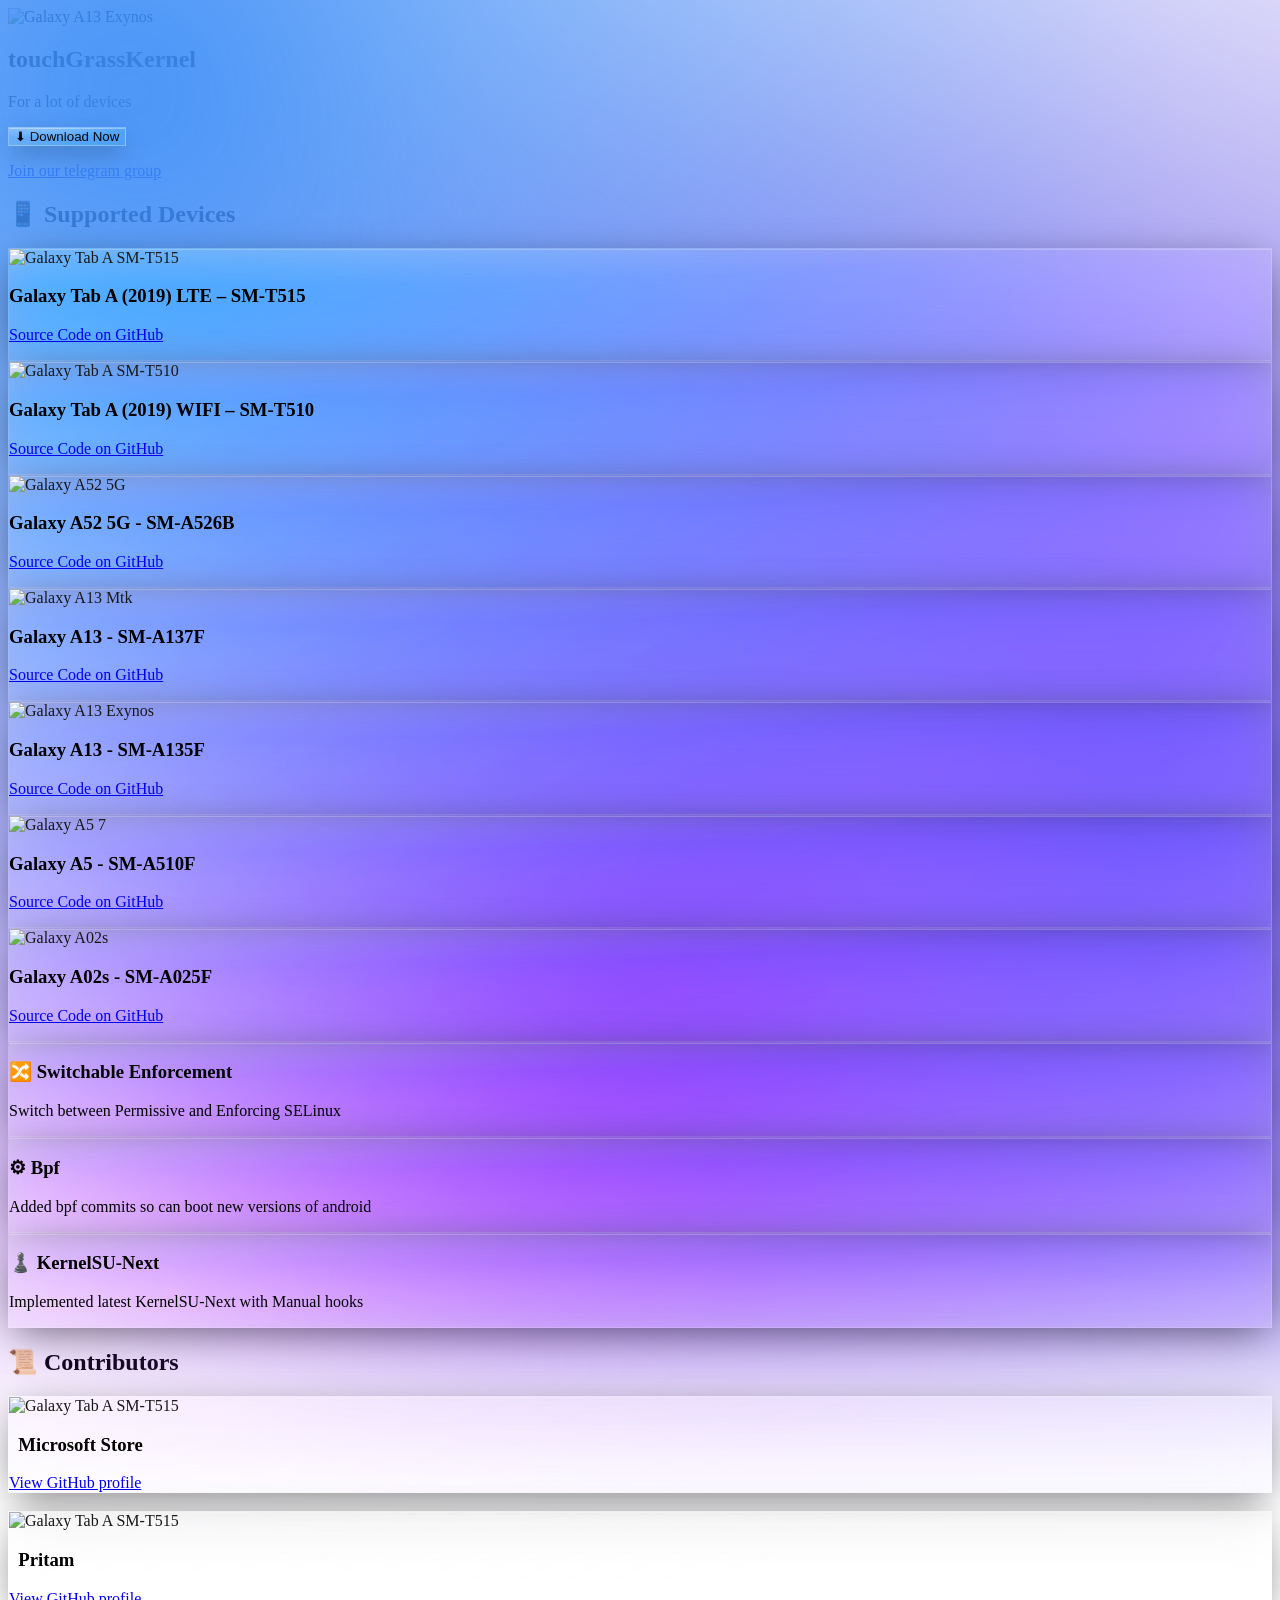
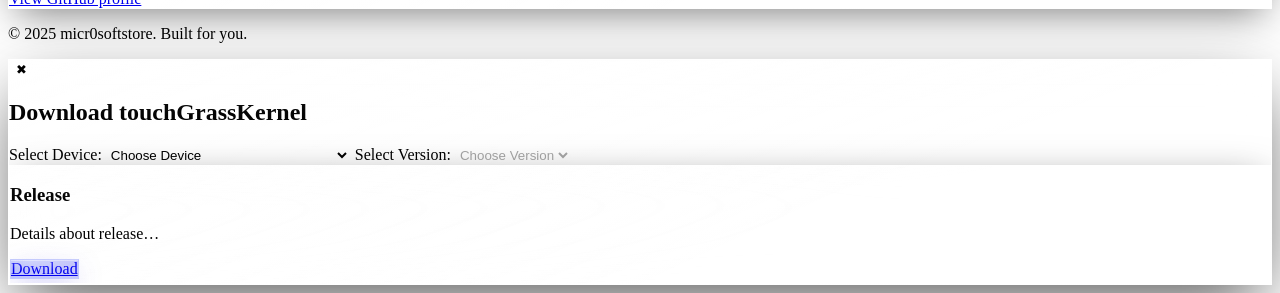
==== index.html @ ae54fcd3 "Rename tdk/index.html to index.html" ====
<!DOCTYPE html>
<html lang="en">
<head>
  <meta charset="UTF-8" />
  <meta name="viewport" content="width=device-width, initial-scale=1.0" />
  <title>TouchDirtKernel</title>
  <meta content="TouchDirt Custom Kernel" property="og:title" />
  <meta content="Not affiliated with TGK." property="og:description" />
  <meta content="https://danithesillyfem.github.io/tdk" property="og:url" />
  <meta content="https://danithesillyfem.github.io/tdk/logo.png" property="og:image" />
  <meta content="#43B581" data-react-helmet="true" name="theme-color" />
  <script src="https://cdn.tailwindcss.com"></script>
  <style>
  .animated-bg {
    position: absolute;
    width: 200%;
    height: 200%;
    top: -50%;
    left: -50%;
    background: radial-gradient(circle at 30% 30%, #3e8ef7, transparent 50%),
                radial-gradient(circle at 70% 70%, #6c5ce7, transparent 50%),
                radial-gradient(circle at 50% 80%, #9333ea, transparent 50%);
    animation: moveGradient 15s infinite linear;
    filter: blur(80px);
    z-index: 0;
  }

  @keyframes moveGradient {
    0%   { transform: translate(0, 0) rotate(0deg); }
    50%  { transform: translate(20%, 20%) rotate(180deg); }
    100% { transform: translate(0, 0) rotate(360deg); }
  }
    body.modal-open {
      overflow: hidden;
    }

    /* Liquid glass */
    .glass {
      position: relative;
      background: linear-gradient(155deg, rgba(255,255,255,0.10), rgba(255,255,255,0.03) 60%);
      backdrop-filter: blur(22px) saturate(160%);
      -webkit-backdrop-filter: blur(22px) saturate(160%);
      border: 1px solid rgba(255,255,255,0.14);
      box-shadow:
        0 10px 40px -8px rgba(0,0,0,0.55),
        inset 0 1px 0 rgba(255,255,255,0.22),
        inset 0 -1px 12px rgba(255,255,255,0.03);
      overflow: hidden;
      transition: transform 0.35s cubic-bezier(.2,.8,.2,1), box-shadow 0.35s ease, border-color 0.35s ease, background 0.35s ease;
    }
    .glass::before {
      content: "";
      position: absolute;
      inset: 0;
      background: radial-gradient(120% 80% at 15% -10%, rgba(255,255,255,0.16), transparent 55%);
      pointer-events: none;
    }
    .glass:hover {
      transform: translateY(-3px);
      border-color: rgba(255,255,255,0.24);
      box-shadow:
        0 16px 50px -8px rgba(0,0,0,0.6),
        inset 0 1px 0 rgba(255,255,255,0.3),
        inset 0 -1px 12px rgba(255,255,255,0.05);
    }

    .glass-modal {
      position: relative;
      background: linear-gradient(160deg, rgba(255,255,255,0.12), rgba(255,255,255,0.04) 65%);
      backdrop-filter: blur(28px) saturate(180%);
      -webkit-backdrop-filter: blur(28px) saturate(180%);
      border: 1px solid rgba(255,255,255,0.18);
      box-shadow:
        0 24px 70px -12px rgba(0,0,0,0.7),
        inset 0 1px 0 rgba(255,255,255,0.25),
        inset 0 -1px 16px rgba(255,255,255,0.04);
      overflow: hidden;
    }
    .glass-modal::before {
      content: "";
      position: absolute;
      inset: 0;
      background: radial-gradient(140% 70% at 20% -10%, rgba(255,255,255,0.18), transparent 55%);
      pointer-events: none;
    }

    .glass-select {
      background: rgba(255,255,255,0.06);
      backdrop-filter: blur(10px) saturate(150%);
      -webkit-backdrop-filter: blur(10px) saturate(150%);
      border: 1px solid rgba(255,255,255,0.16);
      box-shadow: inset 0 1px 0 rgba(255,255,255,0.1);
      transition: border-color 0.25s ease, background 0.25s ease;
    }
    .glass-select:focus {
      outline: none;
      border-color: rgba(255,255,255,0.4);
      background: rgba(255,255,255,0.09);
    }
    .glass-select option {
      background-color: #14141c;
      color: #f3f4f6;
    }

    .glass-button {
      position: relative;
      background: linear-gradient(155deg, rgba(255,255,255,0.18), rgba(255,255,255,0.06));
      backdrop-filter: blur(16px) saturate(160%);
      -webkit-backdrop-filter: blur(16px) saturate(160%);
      border: 1px solid rgba(255,255,255,0.28);
      box-shadow:
        0 8px 24px -6px rgba(0,0,0,0.5),
        inset 0 1px 0 rgba(255,255,255,0.35);
      overflow: hidden;
      transition: transform 0.3s cubic-bezier(.2,.8,.2,1), box-shadow 0.3s ease, background 0.3s ease;
    }
    .glass-button::before {
      content: "";
      position: absolute;
      inset: 0;
      background: radial-gradient(120% 100% at 30% 0%, rgba(255,255,255,0.25), transparent 60%);
      pointer-events: none;
    }
    .glass-button:hover {
      transform: translateY(-2px) scale(1.02);
      background: linear-gradient(155deg, rgba(255,255,255,0.24), rgba(255,255,255,0.08));
      box-shadow:
        0 12px 32px -6px rgba(0,0,0,0.55),
        inset 0 1px 0 rgba(255,255,255,0.45);
    }
    .glass-button:active {
      transform: translateY(0) scale(0.98);
    }

    .glass-button-accent {
      position: relative;
      background: linear-gradient(155deg, rgba(129,140,248,0.55), rgba(99,102,241,0.35));
      backdrop-filter: blur(16px) saturate(160%);
      -webkit-backdrop-filter: blur(16px) saturate(160%);
      border: 1px solid rgba(199,210,254,0.4);
      box-shadow:
        0 10px 28px -6px rgba(79,70,229,0.55),
        inset 0 1px 0 rgba(255,255,255,0.4);
      overflow: hidden;
      display: inline-block;
      transition: transform 0.3s cubic-bezier(.2,.8,.2,1), box-shadow 0.3s ease, background 0.3s ease;
    }
    .glass-button-accent::before {
      content: "";
      position: absolute;
      inset: 0;
      background: radial-gradient(120% 100% at 30% 0%, rgba(255,255,255,0.3), transparent 60%);
      pointer-events: none;
    }
    .glass-button-accent:hover {
      transform: translateY(-2px) scale(1.02);
      background: linear-gradient(155deg, rgba(129,140,248,0.68), rgba(99,102,241,0.45));
      box-shadow:
        0 14px 34px -6px rgba(79,70,229,0.65),
        inset 0 1px 0 rgba(255,255,255,0.5);
    }

    .glass-close {
      background: rgba(255,255,255,0.08);
      backdrop-filter: blur(10px);
      -webkit-backdrop-filter: blur(10px);
      border: 1px solid rgba(255,255,255,0.16);
      transition: background 0.25s ease, transform 0.25s ease;
    }
    .glass-close:hover {
      background: rgba(255,255,255,0.16);
      transform: scale(1.08);
    }
  </style>
</head>
<body class="bg-gray-950 text-gray-100 font-sans relative">

  <!-- Ambient background glow that follows down the page so glass panels have color to refract -->
  <div class="fixed inset-0 -z-10 overflow-hidden pointer-events-none">
    <div class="absolute -top-40 -left-40 w-[36rem] h-[36rem] rounded-full bg-blue-600/25 blur-[120px]"></div>
    <div class="absolute top-1/3 -right-32 w-[30rem] h-[30rem] rounded-full bg-purple-600/25 blur-[120px]"></div>
    <div class="absolute bottom-0 left-1/4 w-[32rem] h-[32rem] rounded-full bg-indigo-500/20 blur-[120px]"></div>
  </div>

  <!-- Hero -->
<section class="relative min-h-screen flex flex-col justify-center items-center text-center overflow-hidden">
  <!-- Animated blobs background -->
  <div class="animated-bg"></div>
  <!-- Dark overlay -->
  <div class="absolute inset-0 bg-black/40 z-0"></div>
  <div class="absolute inset-0 bg-black/40 z-0"></div>
    <div class="relative z-10">
      <img src="https://micr0softstore.github.io/tgk/logo.png" alt="Galaxy A13 Exynos" class="mx-auto object-cover rounded-lg">
      <h1 class="text-5xl font-bold mb-4">touchGrassKernel</h1>
      <p class="text-xl mb-8">For a lot of devices</p>
      <button onclick="openModal()" class="glass-button px-8 py-4 text-gray-100 font-semibold rounded-2xl">
        ⬇ Download Now
      </button>
      <p class="mt-6">
        <a href="https://t.me/touchgrasskernel" class="text-indigo-400 hover:underline">Join our telegram group</a>
      </p>
    </div>
  </section>

  <!-- Supported Devices -->
  <section class="max-w-5xl mx-auto px-6 py-16 text-center">
    <h2 class="text-3xl font-bold mb-8">📱 Supported Devices</h2>
    <div class="grid md:grid-cols-2 gap-8">
      <div class="glass p-6 rounded-3xl flex items-center space-x-4">
        <img src="https://fdn2.gsmarena.com/vv/bigpic/samsung-galaxy-tab-a-101-2019.jpg" alt="Galaxy Tab A SM-T515" class="w-20 h-24 object-cover rounded-lg">
        <h3 class="text-lg font-semibold">Galaxy Tab A (2019) LTE – SM-T515</h3>
         <p class="mt-2">
      <a href="https://github.com/micr0softstore/android_linux_kernel_samsung_SM-T515" target="_blank" class="text-indigo-400 hover:underline">
        Source Code on GitHub
      </a>
    </p>
      </div>
      <div class="glass p-6 rounded-3xl flex items-center space-x-4">
        <img src="https://fdn2.gsmarena.com/vv/bigpic/samsung-galaxy-tab-a-101-2019.jpg" alt="Galaxy Tab A SM-T510" class="w-20 h-24 object-cover rounded-lg">
        <h3 class="text-lg font-semibold">Galaxy Tab A (2019) WIFI – SM-T510</h3>
         <p class="mt-2">
      <a href="https://github.com/micr0softstore/samsung_android_kernel_T510" target="_blank" class="text-indigo-400 hover:underline">
        Source Code on GitHub
      </a>
    </p>
      </div>
      <div class="glass p-6 rounded-3xl flex items-center space-x-4">
        <img src="https://xdaforums.com/data/xda/device/icon/13/1369.jpg?1615989979" alt="Galaxy A52 5G" class="w-20 h-24 object-cover rounded-lg">
        <h3 class="text-lg font-semibold">Galaxy A52 5G - SM-A526B</h3>
         <p class="mt-2">
      <a href="https://github.com/micr0softstore/samsung_andrid_kernel_a52xq" target="_blank" class="text-indigo-400 hover:underline">
        Source Code on GitHub
      </a>
    </p>
      </div>
      <div class="glass p-6 rounded-3xl flex items-center space-x-4">
        <img src="https://product.hstatic.net/200000823693/product/galaxya13_2b615446e46c42c99fbc9d6436ea7353.jp" alt="Galaxy A13 Mtk" class="w-20 h-24 object-cover rounded-lg">
        <h3 class="text-lg font-semibold">Galaxy A13 - SM-A137F</h3>
         <p class="mt-2">
      <a href="https://github.com/micr0softstore/samsung_kernel_a13ve" target="_blank" class="text-indigo-400 hover:underline">
        Source Code on GitHub
      </a>
    </p>
      </div>
      <div class="glass p-6 rounded-3xl flex items-center space-x-4">
        <img src="https://product.hstatic.net/200000823693/product/galaxya13_2b615446e46c42c99fbc9d6436ea7353.jpg" alt="Galaxy A13 Exynos" class="w-20 h-24 object-cover rounded-lg">
        <h3 class="text-lg font-semibold">Galaxy A13 - SM-A135F</h3>
         <p class="mt-2">
      <a href="https://github.com/micr0softstore/A135f-U-u5-SA" target="_blank" class="text-indigo-400 hover:underline">
        Source Code on GitHub
      </a>
    </p>
      </div>
      <div class="glass p-6 rounded-3xl flex items-center space-x-4">
        <img src="https://fdn2.gsmarena.com/vv/bigpic/samsung-galaxy-a5-2017-new.jpg" alt="Galaxy A5 7" class="w-20 h-24 object-cover rounded-lg">
        <h3 class="text-lg font-semibold">Galaxy A5 - SM-A510F</h3>
         <p class="mt-2">
      <a href="https://github.com/micr0softstore/android_kernel_samsung_universal7880_1" target="_blank" class="text-indigo-400 hover:underline">
        Source Code on GitHub
      </a>
    </p>
      </div>
       <div class="glass p-6 rounded-3xl flex items-center space-x-4">
        <img src="https://fdn2.gsmarena.com/vv/bigpic/samsung-galaxy-a02s-sm-a025-new.jpg" alt="Galaxy A02s" class="w-20 h-24 object-cover rounded-lg">
        <h3 class="text-lg font-semibold">Galaxy A02s - SM-A025F</h3>
         <p class="mt-2">
      <a href="https://github.com/micr0softstore/samsung_android_kernel_a02q" target="_blank" class="text-indigo-400 hover:underline">
        Source Code on GitHub
      </a>
    </p>
      </div>
    </div>
  </section>

  <!-- Features -->
  <section class="max-w-5xl mx-auto px-6 py-16 grid md:grid-cols-3 gap-8 text-center">
    <div class="glass p-6 rounded-3xl">
      <h3 class="text-xl font-semibold mb-2">🔀 Switchable Enforcement</h3>
      <p class="text-gray-400">Switch between Permissive and Enforcing SELinux</p>
    </div>
    <div class="glass p-6 rounded-3xl">
      <h3 class="text-xl font-semibold mb-2">⚙ Bpf</h3>
      <p class="text-gray-400">Added bpf commits so can boot new versions of android</p>
    </div>
    <div class="glass p-6 rounded-3xl">
      <h3 class="text-xl font-semibold mb-2">♟️ KernelSU-Next</h3>
      <p class="text-gray-400">Implemented latest KernelSU-Next with Manual hooks</p>
    </div>
  </section>

  <!-- Changelog -->
  <section class="max-w-4xl mx-auto px-6 py-16">
    <h2 class="text-3xl font-bold text-center mb-8">📜 Contributors</h2>
    <div class="space-y-4">
      <div class="glass p-6 rounded-3xl items-center flex">
        <img src="https://avatars.githubusercontent.com/u/196047120?v=4" alt="Galaxy Tab A SM-T515" class="w-24 h-24 object-cover rounded-lg">
        <h3 class="text-lg font-semibold">&nbsp Microsoft Store &nbsp</h3>
      <a href="https://github.com/micr0softstore/" target="_blank" class="text-indigo-400 hover:underline">
        View GitHub profile
      </a>
      </div>
    </br>
    </div>
    <div class="space-y-4">
      <div class="glass p-6 rounded-3xl items-center flex">
        <img src="https://avatars.githubusercontent.com/u/183935403?v=4" alt="Galaxy Tab A SM-T515" class="w-24 h-24 object-cover rounded-lg">
        <h3 class="text-lg font-semibold">&nbsp Pritam &nbsp</h3>
      <a href="https://github.com/nostalgiceagle" target="_blank" class="text-indigo-400 hover:underline">
        View GitHub profile
      </a>
      </div>
    </div>
  </section>

  <!-- Footer -->
  <footer class="py-6 text-center text-gray-500 border-t border-gray-800">
    <p>© 2025 micr0softstore. Built for you.</p>

  </footer>

<!-- Download Modal -->
<div id="downloadModal" class="fixed inset-0 hidden bg-black/70 backdrop-blur-sm flex items-center justify-center z-50">
  <div class="glass-modal p-8 rounded-3xl w-full max-w-lg relative">
    <button onclick="closeModal()" class="glass-close absolute top-3 right-3 w-8 h-8 flex items-center justify-center rounded-full text-gray-300 hover:text-white">✖</button>
    <h2 class="text-2xl font-bold mb-6">Download touchGrassKernel</h2>

    <!-- Dropdowns -->
    <label class="block text-left mb-2 font-medium">Select Device:</label>
    <select id="deviceSelect" class="glass-select w-full p-3 rounded-xl text-gray-100 mb-4">
      <option value="">Choose Device</option>
      <option value="SM-T515">Galaxy Tab A (2019) LTE – SM-T515</option>
      <option value="SM-T510">Galaxy Tab A (2019) WIFI – SM-T510</option>
      <option value="SM-A526B">Galaxy A52 5G - SM-A526B</option>
      <option value="SM-A137F">Galaxy A13 - SM-A137F</option>
      <option value="SM-A135F">Galaxy A13 - SM-A135F</option>
    </select>

    <label class="block text-left mb-2 font-medium">Select Version:</label>
    <select id="versionSelect" class="glass-select w-full p-3 rounded-xl text-gray-100 mb-6" disabled>
      <option value="">Choose Version</option>
    </select>

    <!-- Release Card -->
    <div id="releaseCard" class="glass hidden p-6 rounded-2xl mt-4">
      <h3 id="releaseTitle" class="text-xl font-semibold mb-2">Release</h3>
      <p id="releaseDetails" class="text-gray-400 text-sm mb-4">Details about release…</p>
      <a id="releaseLink" href="#" class="glass-button-accent px-6 py-3 text-white font-semibold rounded-xl">
        Download
      </a>
    </div>
  </div>
<script>
  const deviceSelect = document.getElementById('deviceSelect');
  const versionSelect = document.getElementById('versionSelect');
  const releaseCard = document.getElementById('releaseCard');
  const releaseTitle = document.getElementById('releaseTitle');
  const releaseDetails = document.getElementById('releaseDetails');
  const releaseLink = document.getElementById('releaseLink');

  const releases = {
    "SM-T515": {
      "v1.0": {
        title: "Inital release for SM-T515",
        details: "Released: Aug 27 2025 • SELinux: Permissive • Size: 12.4MB",
        link: "https://github.com/micr0softstore/android_linux_kernel_samsung_SM-T515/releases/download/Stable/touchGrassKernel_v1.1-gta3xlinu-permissive.zip"
      }
    },

    "SM-T510": {
      "v1.0": {
        title: "Inital release for SM-T510",
        details: "Released: Sep 14 2025 • SELinux: Permissive • Size: 12.4MB",
        link: "https://github.com/micr0softstore/samsung_android_kernel_T510/releases/download/Perm/tgk_v1.0-gta3xlwifi-20250913.zip"
      }
    },

    "SM-A526B": {
      "v1.0": {
        title: "SM-A526B inital release (Android 15 max)",
        details: "Released: Sep 13 2025 • SELinux: Multi • Size: 21MB • KernelSU: none",
        link: "https://github.com/micr0softstore/samsung_andrid_kernel_a52xq/releases/download/Release/tgk_v1.0-a52xq_20250913.zip"
      },
       "v1.5": {
        title: "SM-A526B for Android 16 (minimal 5.4)",
        details: "Released: May 2 2026 • SELinux: Multi • Size: 21MB • KernelSU: none",
        link: "https://github.com/micr0softstore/samsung_android_kernel_a52xq/releases/download/Release_v1-5/tgk_v1.5_a52xq_noksu.zip"
      },
       "v1.5.1": {
        title: "SM-A526B for Android 16 (minimal 5.4) with ReSukisU",
        details: "Released: Jul 9 2026 • SELinux: Multi • Size: 21MB • ReSukiSU: v4.1.0",
        link: "https://github.com/micr0softstore/samsung_android_kernel_a52xq/releases/download/Release_v1-5/tgk_v1.5.1_a52xq_sukisu.zip"
      }
    },
    "SM-A137F": {
      "v1.0": {
        title: "SM-A137F use manual hooks instead of kprobes",
        details: "Released: July 16 2025 • SELinux: Multi• Size: 15.4MB",
        link: "https://drive.google.com/file/d/103S-ehSFzkIRi6Y65SPtOqz14NhJLNpL/view"
      }
    },
    "SM-A135F": {
      "v1.0": {
        title: "SM-A135F inital release",
        details: "Released: Aug 9 2025 • SELinux: Multi • Size: 18MB",
        link: "https://drive.google.com/file/d/17iQH9b7rBQ4Z4Zr1wkV-v8Iu_EvI7cmD/view?usp=sharing"
      }
    }
  };

  function openModal() {
    document.getElementById('downloadModal').classList.remove('hidden');
    document.body.classList.add('modal-open');
  }
  function closeModal() {
    document.getElementById('downloadModal').classList.add('hidden');
    document.body.classList.remove('modal-open');
  }

  function updateVersions() {
    const device = deviceSelect.value;
    versionSelect.innerHTML = '<option value="">Choose Version</option>';
    releaseCard.classList.add('hidden');

    if (device && releases[device]) {
      versionSelect.disabled = false;
      Object.keys(releases[device]).forEach(ver => {
        const opt = document.createElement('option');
        opt.value = ver;
        opt.textContent = ver;
        versionSelect.appendChild(opt);
      });
    } else {
      versionSelect.disabled = true;
    }
  }

  function updateReleaseCard() {
    const device = deviceSelect.value;
    const version = versionSelect.value;

    if (device && version && releases[device] && releases[device][version]) {
      const release = releases[device][version];
      releaseTitle.textContent = release.title;
      releaseDetails.textContent = release.details;
      releaseLink.href = release.link;
      releaseCard.classList.remove('hidden');
    } else {
      releaseCard.classList.add('hidden');
    }
  }

  deviceSelect.addEventListener('change', updateVersions);
  versionSelect.addEventListener('change', updateReleaseCard);
</script>

</body>
  </html>
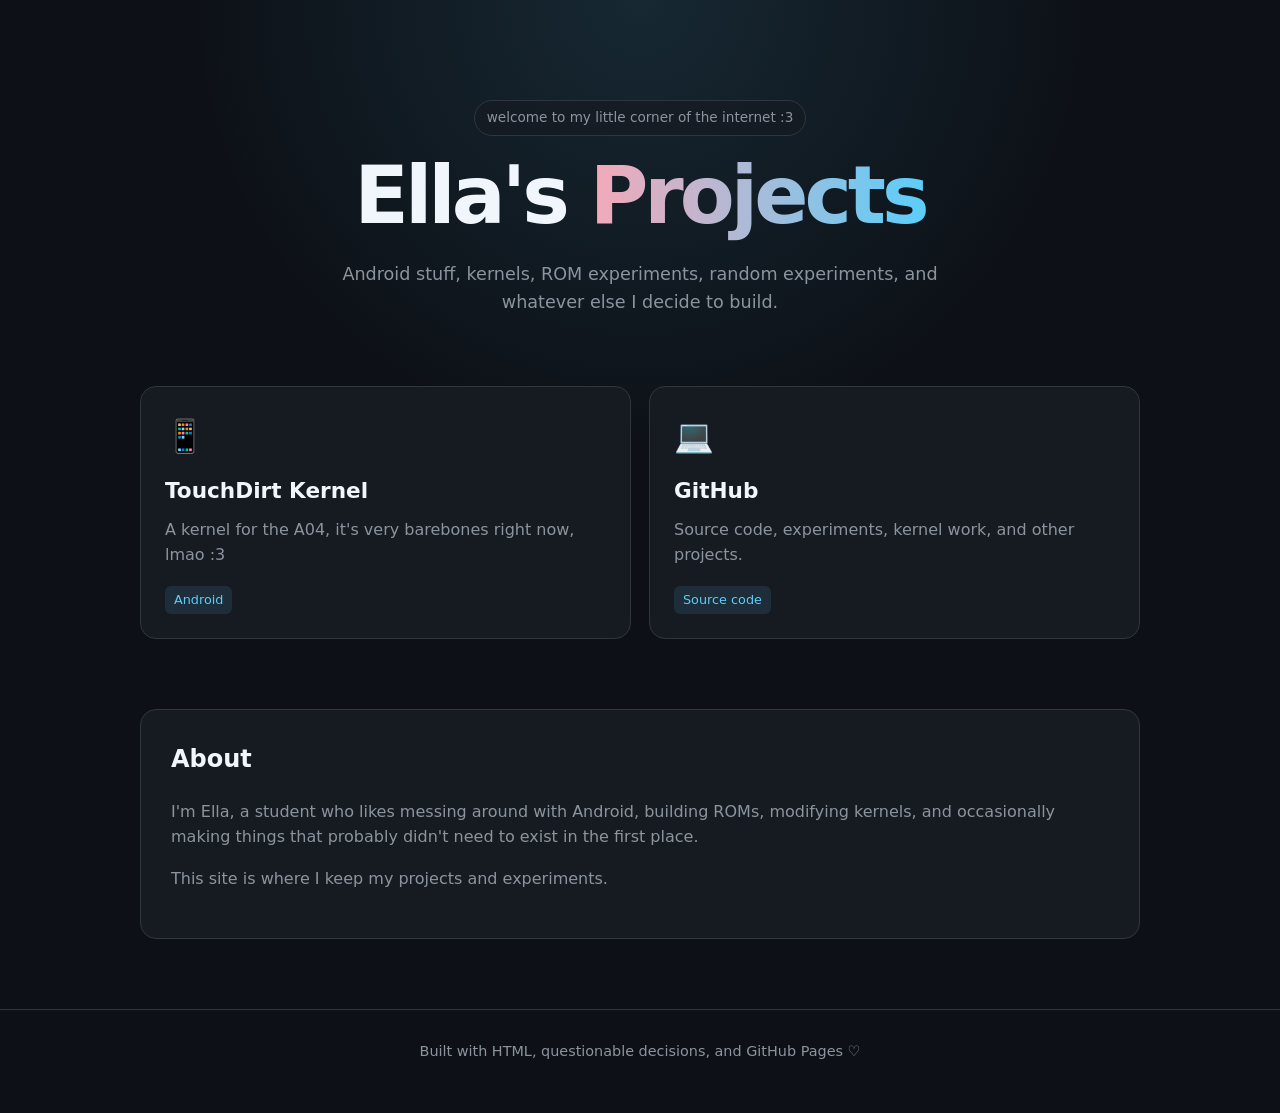
==== commit 0540aefd: "Create index.html" ====
--- a/index.html
+++ b/index.html
@@ -1,457 +1,270 @@
 <!DOCTYPE html>
 <html lang="en">
 <head>
-  <meta charset="UTF-8" />
-  <meta name="viewport" content="width=device-width, initial-scale=1.0" />
-  <title>TouchDirtKernel</title>
-  <meta content="TouchDirt Custom Kernel" property="og:title" />
-  <meta content="Not affiliated with TGK." property="og:description" />
-  <meta content="https://danithesillyfem.github.io/tdk" property="og:url" />
-  <meta content="https://danithesillyfem.github.io/tdk/logo.png" property="og:image" />
-  <meta content="#43B581" data-react-helmet="true" name="theme-color" />
-  <script src="https://cdn.tailwindcss.com"></script>
-  <style>
-  .animated-bg {
-    position: absolute;
-    width: 200%;
-    height: 200%;
-    top: -50%;
-    left: -50%;
-    background: radial-gradient(circle at 30% 30%, #3e8ef7, transparent 50%),
-                radial-gradient(circle at 70% 70%, #6c5ce7, transparent 50%),
-                radial-gradient(circle at 50% 80%, #9333ea, transparent 50%);
-    animation: moveGradient 15s infinite linear;
-    filter: blur(80px);
-    z-index: 0;
-  }
-
-  @keyframes moveGradient {
-    0%   { transform: translate(0, 0) rotate(0deg); }
-    50%  { transform: translate(20%, 20%) rotate(180deg); }
-    100% { transform: translate(0, 0) rotate(360deg); }
-  }
-    body.modal-open {
-      overflow: hidden;
-    }
-
-    /* Liquid glass */
-    .glass {
-      position: relative;
-      background: linear-gradient(155deg, rgba(255,255,255,0.10), rgba(255,255,255,0.03) 60%);
-      backdrop-filter: blur(22px) saturate(160%);
-      -webkit-backdrop-filter: blur(22px) saturate(160%);
-      border: 1px solid rgba(255,255,255,0.14);
-      box-shadow:
-        0 10px 40px -8px rgba(0,0,0,0.55),
-        inset 0 1px 0 rgba(255,255,255,0.22),
-        inset 0 -1px 12px rgba(255,255,255,0.03);
-      overflow: hidden;
-      transition: transform 0.35s cubic-bezier(.2,.8,.2,1), box-shadow 0.35s ease, border-color 0.35s ease, background 0.35s ease;
-    }
-    .glass::before {
-      content: "";
-      position: absolute;
-      inset: 0;
-      background: radial-gradient(120% 80% at 15% -10%, rgba(255,255,255,0.16), transparent 55%);
-      pointer-events: none;
-    }
-    .glass:hover {
-      transform: translateY(-3px);
-      border-color: rgba(255,255,255,0.24);
-      box-shadow:
-        0 16px 50px -8px rgba(0,0,0,0.6),
-        inset 0 1px 0 rgba(255,255,255,0.3),
-        inset 0 -1px 12px rgba(255,255,255,0.05);
-    }
-
-    .glass-modal {
-      position: relative;
-      background: linear-gradient(160deg, rgba(255,255,255,0.12), rgba(255,255,255,0.04) 65%);
-      backdrop-filter: blur(28px) saturate(180%);
-      -webkit-backdrop-filter: blur(28px) saturate(180%);
-      border: 1px solid rgba(255,255,255,0.18);
-      box-shadow:
-        0 24px 70px -12px rgba(0,0,0,0.7),
-        inset 0 1px 0 rgba(255,255,255,0.25),
-        inset 0 -1px 16px rgba(255,255,255,0.04);
-      overflow: hidden;
-    }
-    .glass-modal::before {
-      content: "";
-      position: absolute;
-      inset: 0;
-      background: radial-gradient(140% 70% at 20% -10%, rgba(255,255,255,0.18), transparent 55%);
-      pointer-events: none;
-    }
-
-    .glass-select {
-      background: rgba(255,255,255,0.06);
-      backdrop-filter: blur(10px) saturate(150%);
-      -webkit-backdrop-filter: blur(10px) saturate(150%);
-      border: 1px solid rgba(255,255,255,0.16);
-      box-shadow: inset 0 1px 0 rgba(255,255,255,0.1);
-      transition: border-color 0.25s ease, background 0.25s ease;
-    }
-    .glass-select:focus {
-      outline: none;
-      border-color: rgba(255,255,255,0.4);
-      background: rgba(255,255,255,0.09);
-    }
-    .glass-select option {
-      background-color: #14141c;
-      color: #f3f4f6;
-    }
-
-    .glass-button {
-      position: relative;
-      background: linear-gradient(155deg, rgba(255,255,255,0.18), rgba(255,255,255,0.06));
-      backdrop-filter: blur(16px) saturate(160%);
-      -webkit-backdrop-filter: blur(16px) saturate(160%);
-      border: 1px solid rgba(255,255,255,0.28);
-      box-shadow:
-        0 8px 24px -6px rgba(0,0,0,0.5),
-        inset 0 1px 0 rgba(255,255,255,0.35);
-      overflow: hidden;
-      transition: transform 0.3s cubic-bezier(.2,.8,.2,1), box-shadow 0.3s ease, background 0.3s ease;
-    }
-    .glass-button::before {
-      content: "";
-      position: absolute;
-      inset: 0;
-      background: radial-gradient(120% 100% at 30% 0%, rgba(255,255,255,0.25), transparent 60%);
-      pointer-events: none;
-    }
-    .glass-button:hover {
-      transform: translateY(-2px) scale(1.02);
-      background: linear-gradient(155deg, rgba(255,255,255,0.24), rgba(255,255,255,0.08));
-      box-shadow:
-        0 12px 32px -6px rgba(0,0,0,0.55),
-        inset 0 1px 0 rgba(255,255,255,0.45);
-    }
-    .glass-button:active {
-      transform: translateY(0) scale(0.98);
-    }
-
-    .glass-button-accent {
-      position: relative;
-      background: linear-gradient(155deg, rgba(129,140,248,0.55), rgba(99,102,241,0.35));
-      backdrop-filter: blur(16px) saturate(160%);
-      -webkit-backdrop-filter: blur(16px) saturate(160%);
-      border: 1px solid rgba(199,210,254,0.4);
-      box-shadow:
-        0 10px 28px -6px rgba(79,70,229,0.55),
-        inset 0 1px 0 rgba(255,255,255,0.4);
-      overflow: hidden;
-      display: inline-block;
-      transition: transform 0.3s cubic-bezier(.2,.8,.2,1), box-shadow 0.3s ease, background 0.3s ease;
-    }
-    .glass-button-accent::before {
-      content: "";
-      position: absolute;
-      inset: 0;
-      background: radial-gradient(120% 100% at 30% 0%, rgba(255,255,255,0.3), transparent 60%);
-      pointer-events: none;
-    }
-    .glass-button-accent:hover {
-      transform: translateY(-2px) scale(1.02);
-      background: linear-gradient(155deg, rgba(129,140,248,0.68), rgba(99,102,241,0.45));
-      box-shadow:
-        0 14px 34px -6px rgba(79,70,229,0.65),
-        inset 0 1px 0 rgba(255,255,255,0.5);
-    }
-
-    .glass-close {
-      background: rgba(255,255,255,0.08);
-      backdrop-filter: blur(10px);
-      -webkit-backdrop-filter: blur(10px);
-      border: 1px solid rgba(255,255,255,0.16);
-      transition: background 0.25s ease, transform 0.25s ease;
-    }
-    .glass-close:hover {
-      background: rgba(255,255,255,0.16);
-      transform: scale(1.08);
-    }
-  </style>
+    <meta charset="UTF-8">
+    <meta name="viewport" content="width=device-width, initial-scale=1.0">
+
+    <title>Ella's Projects</title>
+    <meta name="description" content="A collection of Ella's projects, experiments, and other silly things.">
+
+    <style>
+        :root {
+            --bg: #0d1117;
+            --card: #161b22;
+            --card-hover: #1c2330;
+            --text: #f0f6fc;
+            --muted: #8b949e;
+            --accent: #f5a9b8;
+            --accent-2: #5bcefa;
+            --border: #30363d;
+        }
+
+        * {
+            box-sizing: border-box;
+        }
+
+        html {
+            scroll-behavior: smooth;
+        }
+
+        body {
+            margin: 0;
+            min-height: 100vh;
+            font-family:
+                system-ui,
+                -apple-system,
+                BlinkMacSystemFont,
+                "Segoe UI",
+                sans-serif;
+            background:
+                radial-gradient(
+                    circle at top,
+                    rgba(91, 206, 250, 0.12),
+                    transparent 35%
+                ),
+                var(--bg);
+            color: var(--text);
+            line-height: 1.6;
+        }
+
+        a {
+            color: inherit;
+            text-decoration: none;
+        }
+
+        .container {
+            width: min(100% - 40px, 1000px);
+            margin: auto;
+        }
+
+        header {
+            padding: 100px 0 70px;
+            text-align: center;
+        }
+
+        .badge {
+            display: inline-block;
+            padding: 6px 12px;
+            border: 1px solid var(--border);
+            border-radius: 999px;
+            color: var(--muted);
+            font-size: 0.85rem;
+            margin-bottom: 20px;
+            background: rgba(22, 27, 34, 0.8);
+        }
+
+        h1 {
+            margin: 0;
+            font-size: clamp(2.5rem, 8vw, 5rem);
+            line-height: 1;
+            letter-spacing: -0.05em;
+        }
+
+        .gradient {
+            background: linear-gradient(
+                90deg,
+                var(--accent),
+                var(--accent-2)
+            );
+            -webkit-background-clip: text;
+            background-clip: text;
+            color: transparent;
+        }
+
+        .intro {
+            max-width: 650px;
+            margin: 24px auto 0;
+            color: var(--muted);
+            font-size: 1.1rem;
+        }
+
+        .projects {
+            display: grid;
+            grid-template-columns: repeat(auto-fit, minmax(280px, 1fr));
+            gap: 18px;
+            padding-bottom: 70px;
+        }
+
+        .project {
+            display: block;
+            padding: 24px;
+            border: 1px solid var(--border);
+            border-radius: 16px;
+            background: var(--card);
+            transition:
+                transform 0.2s ease,
+                border-color 0.2s ease,
+                background 0.2s ease;
+        }
+
+        .project:hover {
+            transform: translateY(-4px);
+            border-color: var(--accent);
+            background: var(--card-hover);
+        }
+
+        .project-icon {
+            font-size: 2rem;
+            margin-bottom: 12px;
+        }
+
+        .project h2 {
+            margin: 0 0 8px;
+            font-size: 1.35rem;
+        }
+
+        .project p {
+            margin: 0;
+            color: var(--muted);
+        }
+
+        .tag {
+            display: inline-block;
+            margin-top: 18px;
+            padding: 4px 9px;
+            border-radius: 6px;
+            background: rgba(91, 206, 250, 0.1);
+            color: var(--accent-2);
+            font-size: 0.8rem;
+        }
+
+        .about {
+            margin-bottom: 70px;
+            padding: 30px;
+            border: 1px solid var(--border);
+            border-radius: 16px;
+            background: var(--card);
+        }
+
+        .about h2 {
+            margin-top: 0;
+        }
+
+        .about p {
+            color: var(--muted);
+        }
+
+        footer {
+            padding: 30px 0 50px;
+            border-top: 1px solid var(--border);
+            color: var(--muted);
+            text-align: center;
+            font-size: 0.9rem;
+        }
+
+        @media (max-width: 600px) {
+            header {
+                padding-top: 70px;
+            }
+
+            .container {
+                width: min(100% - 28px, 1000px);
+            }
+
+            .projects {
+                grid-template-columns: 1fr;
+            }
+        }
+    </style>
 </head>
-<body class="bg-gray-950 text-gray-100 font-sans relative">
-
-  <!-- Ambient background glow that follows down the page so glass panels have color to refract -->
-  <div class="fixed inset-0 -z-10 overflow-hidden pointer-events-none">
-    <div class="absolute -top-40 -left-40 w-[36rem] h-[36rem] rounded-full bg-blue-600/25 blur-[120px]"></div>
-    <div class="absolute top-1/3 -right-32 w-[30rem] h-[30rem] rounded-full bg-purple-600/25 blur-[120px]"></div>
-    <div class="absolute bottom-0 left-1/4 w-[32rem] h-[32rem] rounded-full bg-indigo-500/20 blur-[120px]"></div>
-  </div>
-
-  <!-- Hero -->
-<section class="relative min-h-screen flex flex-col justify-center items-center text-center overflow-hidden">
-  <!-- Animated blobs background -->
-  <div class="animated-bg"></div>
-  <!-- Dark overlay -->
-  <div class="absolute inset-0 bg-black/40 z-0"></div>
-  <div class="absolute inset-0 bg-black/40 z-0"></div>
-    <div class="relative z-10">
-      <img src="https://micr0softstore.github.io/tgk/logo.png" alt="Galaxy A13 Exynos" class="mx-auto object-cover rounded-lg">
-      <h1 class="text-5xl font-bold mb-4">touchGrassKernel</h1>
-      <p class="text-xl mb-8">For a lot of devices</p>
-      <button onclick="openModal()" class="glass-button px-8 py-4 text-gray-100 font-semibold rounded-2xl">
-        ⬇ Download Now
-      </button>
-      <p class="mt-6">
-        <a href="https://t.me/touchgrasskernel" class="text-indigo-400 hover:underline">Join our telegram group</a>
-      </p>
-    </div>
-  </section>
-
-  <!-- Supported Devices -->
-  <section class="max-w-5xl mx-auto px-6 py-16 text-center">
-    <h2 class="text-3xl font-bold mb-8">📱 Supported Devices</h2>
-    <div class="grid md:grid-cols-2 gap-8">
-      <div class="glass p-6 rounded-3xl flex items-center space-x-4">
-        <img src="https://fdn2.gsmarena.com/vv/bigpic/samsung-galaxy-tab-a-101-2019.jpg" alt="Galaxy Tab A SM-T515" class="w-20 h-24 object-cover rounded-lg">
-        <h3 class="text-lg font-semibold">Galaxy Tab A (2019) LTE – SM-T515</h3>
-         <p class="mt-2">
-      <a href="https://github.com/micr0softstore/android_linux_kernel_samsung_SM-T515" target="_blank" class="text-indigo-400 hover:underline">
-        Source Code on GitHub
-      </a>
-    </p>
-      </div>
-      <div class="glass p-6 rounded-3xl flex items-center space-x-4">
-        <img src="https://fdn2.gsmarena.com/vv/bigpic/samsung-galaxy-tab-a-101-2019.jpg" alt="Galaxy Tab A SM-T510" class="w-20 h-24 object-cover rounded-lg">
-        <h3 class="text-lg font-semibold">Galaxy Tab A (2019) WIFI – SM-T510</h3>
-         <p class="mt-2">
-      <a href="https://github.com/micr0softstore/samsung_android_kernel_T510" target="_blank" class="text-indigo-400 hover:underline">
-        Source Code on GitHub
-      </a>
-    </p>
-      </div>
-      <div class="glass p-6 rounded-3xl flex items-center space-x-4">
-        <img src="https://xdaforums.com/data/xda/device/icon/13/1369.jpg?1615989979" alt="Galaxy A52 5G" class="w-20 h-24 object-cover rounded-lg">
-        <h3 class="text-lg font-semibold">Galaxy A52 5G - SM-A526B</h3>
-         <p class="mt-2">
-      <a href="https://github.com/micr0softstore/samsung_andrid_kernel_a52xq" target="_blank" class="text-indigo-400 hover:underline">
-        Source Code on GitHub
-      </a>
-    </p>
-      </div>
-      <div class="glass p-6 rounded-3xl flex items-center space-x-4">
-        <img src="https://product.hstatic.net/200000823693/product/galaxya13_2b615446e46c42c99fbc9d6436ea7353.jp" alt="Galaxy A13 Mtk" class="w-20 h-24 object-cover rounded-lg">
-        <h3 class="text-lg font-semibold">Galaxy A13 - SM-A137F</h3>
-         <p class="mt-2">
-      <a href="https://github.com/micr0softstore/samsung_kernel_a13ve" target="_blank" class="text-indigo-400 hover:underline">
-        Source Code on GitHub
-      </a>
-    </p>
-      </div>
-      <div class="glass p-6 rounded-3xl flex items-center space-x-4">
-        <img src="https://product.hstatic.net/200000823693/product/galaxya13_2b615446e46c42c99fbc9d6436ea7353.jpg" alt="Galaxy A13 Exynos" class="w-20 h-24 object-cover rounded-lg">
-        <h3 class="text-lg font-semibold">Galaxy A13 - SM-A135F</h3>
-         <p class="mt-2">
-      <a href="https://github.com/micr0softstore/A135f-U-u5-SA" target="_blank" class="text-indigo-400 hover:underline">
-        Source Code on GitHub
-      </a>
-    </p>
-      </div>
-      <div class="glass p-6 rounded-3xl flex items-center space-x-4">
-        <img src="https://fdn2.gsmarena.com/vv/bigpic/samsung-galaxy-a5-2017-new.jpg" alt="Galaxy A5 7" class="w-20 h-24 object-cover rounded-lg">
-        <h3 class="text-lg font-semibold">Galaxy A5 - SM-A510F</h3>
-         <p class="mt-2">
-      <a href="https://github.com/micr0softstore/android_kernel_samsung_universal7880_1" target="_blank" class="text-indigo-400 hover:underline">
-        Source Code on GitHub
-      </a>
-    </p>
-      </div>
-       <div class="glass p-6 rounded-3xl flex items-center space-x-4">
-        <img src="https://fdn2.gsmarena.com/vv/bigpic/samsung-galaxy-a02s-sm-a025-new.jpg" alt="Galaxy A02s" class="w-20 h-24 object-cover rounded-lg">
-        <h3 class="text-lg font-semibold">Galaxy A02s - SM-A025F</h3>
-         <p class="mt-2">
-      <a href="https://github.com/micr0softstore/samsung_android_kernel_a02q" target="_blank" class="text-indigo-400 hover:underline">
-        Source Code on GitHub
-      </a>
-    </p>
-      </div>
-    </div>
-  </section>
-
-  <!-- Features -->
-  <section class="max-w-5xl mx-auto px-6 py-16 grid md:grid-cols-3 gap-8 text-center">
-    <div class="glass p-6 rounded-3xl">
-      <h3 class="text-xl font-semibold mb-2">🔀 Switchable Enforcement</h3>
-      <p class="text-gray-400">Switch between Permissive and Enforcing SELinux</p>
-    </div>
-    <div class="glass p-6 rounded-3xl">
-      <h3 class="text-xl font-semibold mb-2">⚙ Bpf</h3>
-      <p class="text-gray-400">Added bpf commits so can boot new versions of android</p>
-    </div>
-    <div class="glass p-6 rounded-3xl">
-      <h3 class="text-xl font-semibold mb-2">♟️ KernelSU-Next</h3>
-      <p class="text-gray-400">Implemented latest KernelSU-Next with Manual hooks</p>
-    </div>
-  </section>
-
-  <!-- Changelog -->
-  <section class="max-w-4xl mx-auto px-6 py-16">
-    <h2 class="text-3xl font-bold text-center mb-8">📜 Contributors</h2>
-    <div class="space-y-4">
-      <div class="glass p-6 rounded-3xl items-center flex">
-        <img src="https://avatars.githubusercontent.com/u/196047120?v=4" alt="Galaxy Tab A SM-T515" class="w-24 h-24 object-cover rounded-lg">
-        <h3 class="text-lg font-semibold">&nbsp Microsoft Store &nbsp</h3>
-      <a href="https://github.com/micr0softstore/" target="_blank" class="text-indigo-400 hover:underline">
-        View GitHub profile
-      </a>
-      </div>
-    </br>
-    </div>
-    <div class="space-y-4">
-      <div class="glass p-6 rounded-3xl items-center flex">
-        <img src="https://avatars.githubusercontent.com/u/183935403?v=4" alt="Galaxy Tab A SM-T515" class="w-24 h-24 object-cover rounded-lg">
-        <h3 class="text-lg font-semibold">&nbsp Pritam &nbsp</h3>
-      <a href="https://github.com/nostalgiceagle" target="_blank" class="text-indigo-400 hover:underline">
-        View GitHub profile
-      </a>
-      </div>
-    </div>
-  </section>
-
-  <!-- Footer -->
-  <footer class="py-6 text-center text-gray-500 border-t border-gray-800">
-    <p>© 2025 micr0softstore. Built for you.</p>
-
-  </footer>
-
-<!-- Download Modal -->
-<div id="downloadModal" class="fixed inset-0 hidden bg-black/70 backdrop-blur-sm flex items-center justify-center z-50">
-  <div class="glass-modal p-8 rounded-3xl w-full max-w-lg relative">
-    <button onclick="closeModal()" class="glass-close absolute top-3 right-3 w-8 h-8 flex items-center justify-center rounded-full text-gray-300 hover:text-white">✖</button>
-    <h2 class="text-2xl font-bold mb-6">Download touchGrassKernel</h2>
-
-    <!-- Dropdowns -->
-    <label class="block text-left mb-2 font-medium">Select Device:</label>
-    <select id="deviceSelect" class="glass-select w-full p-3 rounded-xl text-gray-100 mb-4">
-      <option value="">Choose Device</option>
-      <option value="SM-T515">Galaxy Tab A (2019) LTE – SM-T515</option>
-      <option value="SM-T510">Galaxy Tab A (2019) WIFI – SM-T510</option>
-      <option value="SM-A526B">Galaxy A52 5G - SM-A526B</option>
-      <option value="SM-A137F">Galaxy A13 - SM-A137F</option>
-      <option value="SM-A135F">Galaxy A13 - SM-A135F</option>
-    </select>
-
-    <label class="block text-left mb-2 font-medium">Select Version:</label>
-    <select id="versionSelect" class="glass-select w-full p-3 rounded-xl text-gray-100 mb-6" disabled>
-      <option value="">Choose Version</option>
-    </select>
-
-    <!-- Release Card -->
-    <div id="releaseCard" class="glass hidden p-6 rounded-2xl mt-4">
-      <h3 id="releaseTitle" class="text-xl font-semibold mb-2">Release</h3>
-      <p id="releaseDetails" class="text-gray-400 text-sm mb-4">Details about release…</p>
-      <a id="releaseLink" href="#" class="glass-button-accent px-6 py-3 text-white font-semibold rounded-xl">
-        Download
-      </a>
-    </div>
-  </div>
-<script>
-  const deviceSelect = document.getElementById('deviceSelect');
-  const versionSelect = document.getElementById('versionSelect');
-  const releaseCard = document.getElementById('releaseCard');
-  const releaseTitle = document.getElementById('releaseTitle');
-  const releaseDetails = document.getElementById('releaseDetails');
-  const releaseLink = document.getElementById('releaseLink');
-
-  const releases = {
-    "SM-T515": {
-      "v1.0": {
-        title: "Inital release for SM-T515",
-        details: "Released: Aug 27 2025 • SELinux: Permissive • Size: 12.4MB",
-        link: "https://github.com/micr0softstore/android_linux_kernel_samsung_SM-T515/releases/download/Stable/touchGrassKernel_v1.1-gta3xlinu-permissive.zip"
-      }
-    },
-
-    "SM-T510": {
-      "v1.0": {
-        title: "Inital release for SM-T510",
-        details: "Released: Sep 14 2025 • SELinux: Permissive • Size: 12.4MB",
-        link: "https://github.com/micr0softstore/samsung_android_kernel_T510/releases/download/Perm/tgk_v1.0-gta3xlwifi-20250913.zip"
-      }
-    },
-
-    "SM-A526B": {
-      "v1.0": {
-        title: "SM-A526B inital release (Android 15 max)",
-        details: "Released: Sep 13 2025 • SELinux: Multi • Size: 21MB • KernelSU: none",
-        link: "https://github.com/micr0softstore/samsung_andrid_kernel_a52xq/releases/download/Release/tgk_v1.0-a52xq_20250913.zip"
-      },
-       "v1.5": {
-        title: "SM-A526B for Android 16 (minimal 5.4)",
-        details: "Released: May 2 2026 • SELinux: Multi • Size: 21MB • KernelSU: none",
-        link: "https://github.com/micr0softstore/samsung_android_kernel_a52xq/releases/download/Release_v1-5/tgk_v1.5_a52xq_noksu.zip"
-      },
-       "v1.5.1": {
-        title: "SM-A526B for Android 16 (minimal 5.4) with ReSukisU",
-        details: "Released: Jul 9 2026 • SELinux: Multi • Size: 21MB • ReSukiSU: v4.1.0",
-        link: "https://github.com/micr0softstore/samsung_android_kernel_a52xq/releases/download/Release_v1-5/tgk_v1.5.1_a52xq_sukisu.zip"
-      }
-    },
-    "SM-A137F": {
-      "v1.0": {
-        title: "SM-A137F use manual hooks instead of kprobes",
-        details: "Released: July 16 2025 • SELinux: Multi• Size: 15.4MB",
-        link: "https://drive.google.com/file/d/103S-ehSFzkIRi6Y65SPtOqz14NhJLNpL/view"
-      }
-    },
-    "SM-A135F": {
-      "v1.0": {
-        title: "SM-A135F inital release",
-        details: "Released: Aug 9 2025 • SELinux: Multi • Size: 18MB",
-        link: "https://drive.google.com/file/d/17iQH9b7rBQ4Z4Zr1wkV-v8Iu_EvI7cmD/view?usp=sharing"
-      }
-    }
-  };
-
-  function openModal() {
-    document.getElementById('downloadModal').classList.remove('hidden');
-    document.body.classList.add('modal-open');
-  }
-  function closeModal() {
-    document.getElementById('downloadModal').classList.add('hidden');
-    document.body.classList.remove('modal-open');
-  }
-
-  function updateVersions() {
-    const device = deviceSelect.value;
-    versionSelect.innerHTML = '<option value="">Choose Version</option>';
-    releaseCard.classList.add('hidden');
-
-    if (device && releases[device]) {
-      versionSelect.disabled = false;
-      Object.keys(releases[device]).forEach(ver => {
-        const opt = document.createElement('option');
-        opt.value = ver;
-        opt.textContent = ver;
-        versionSelect.appendChild(opt);
-      });
-    } else {
-      versionSelect.disabled = true;
-    }
-  }
-
-  function updateReleaseCard() {
-    const device = deviceSelect.value;
-    const version = versionSelect.value;
-
-    if (device && version && releases[device] && releases[device][version]) {
-      const release = releases[device][version];
-      releaseTitle.textContent = release.title;
-      releaseDetails.textContent = release.details;
-      releaseLink.href = release.link;
-      releaseCard.classList.remove('hidden');
-    } else {
-      releaseCard.classList.add('hidden');
-    }
-  }
-
-  deviceSelect.addEventListener('change', updateVersions);
-  versionSelect.addEventListener('change', updateReleaseCard);
-</script>
+
+<body>
+
+    <header>
+        <div class="container">
+            <div class="badge">welcome to my little corner of the internet :3</div>
+
+            <h1>
+                Ella's <span class="gradient">Projects</span>
+            </h1>
+
+            <p class="intro">
+                Android stuff, kernels, ROM experiments, random experiments,
+                and whatever else I decide to build.
+            </p>
+        </div>
+    </header>
+
+    <main class="container">
+
+        <section class="projects">
+
+            <!-- TouchDirt Kernel -->
+            <a class="project" href="/tdk/">
+                <div class="project-icon">📱</div>
+
+                <h2>TouchDirt Kernel</h2>
+
+                <p>
+                    A kernel for the A04, it's very barebones
+                    right now, lmao :3
+                </p>
+
+                <span class="tag">Android</span>
+            </a>
+
+            <!-- Add more projects here -->
+
+            <a class="project"
+               href="https://github.com/DaniTheSillyFem"
+               target="_blank"
+               rel="noopener noreferrer">
+
+                <div class="project-icon">💻</div>
+
+                <h2>GitHub</h2>
+
+                <p>
+                    Source code, experiments, kernel work,
+                    and other projects.
+                </p>
+
+                <span class="tag">Source code</span>
+            </a>
+
+        </section>
+
+        <section class="about">
+            <h2>About</h2>
+
+            <p>
+                I'm Ella, a student who likes messing around with Android,
+                building ROMs, modifying kernels, and occasionally making
+                things that probably didn't need to exist in the first place.
+            </p>
+
+            <p>
+                This site is where I keep my projects and experiments.
+            </p>
+        </section>
+
+    </main>
+
+    <footer>
+        <div class="container">
+            Built with HTML, questionable decisions, and GitHub Pages ♡
+        </div>
+    </footer>
 
 </body>
   </html>
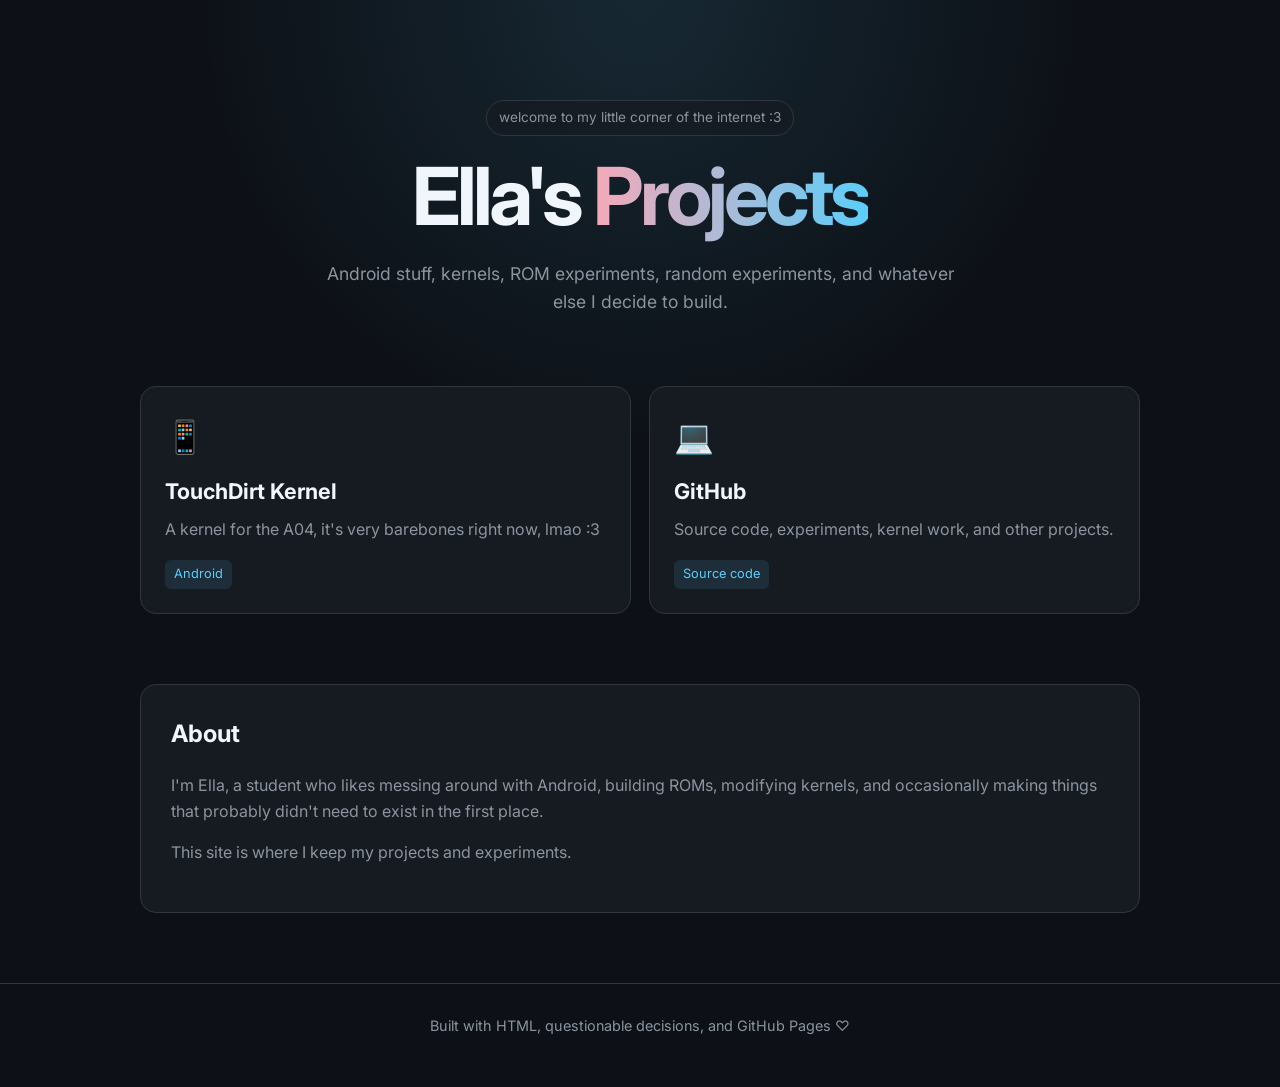
==== commit 3f960923: "update" ====
--- a/index.html
+++ b/index.html
@@ -6,6 +6,12 @@
 
     <title>Ella's Projects</title>
     <meta name="description" content="A collection of Ella's projects, experiments, and other silly things.">
+
+    <link rel="icon" href="favicon.png" type="image/png">
+
+    <link rel="preconnect" href="https://fonts.googleapis.com">
+    <link rel="preconnect" href="https://fonts.gstatic.com" crossorigin>
+    <link href="https://fonts.googleapis.com/css2?family=Inter:wght@400;500;600;700&display=swap" rel="stylesheet">
 
     <style>
         :root {
@@ -30,12 +36,7 @@
         body {
             margin: 0;
             min-height: 100vh;
-            font-family:
-                system-ui,
-                -apple-system,
-                BlinkMacSystemFont,
-                "Segoe UI",
-                sans-serif;
+            font-family: "Inter", sans-serif;
             background:
                 radial-gradient(
                     circle at top,
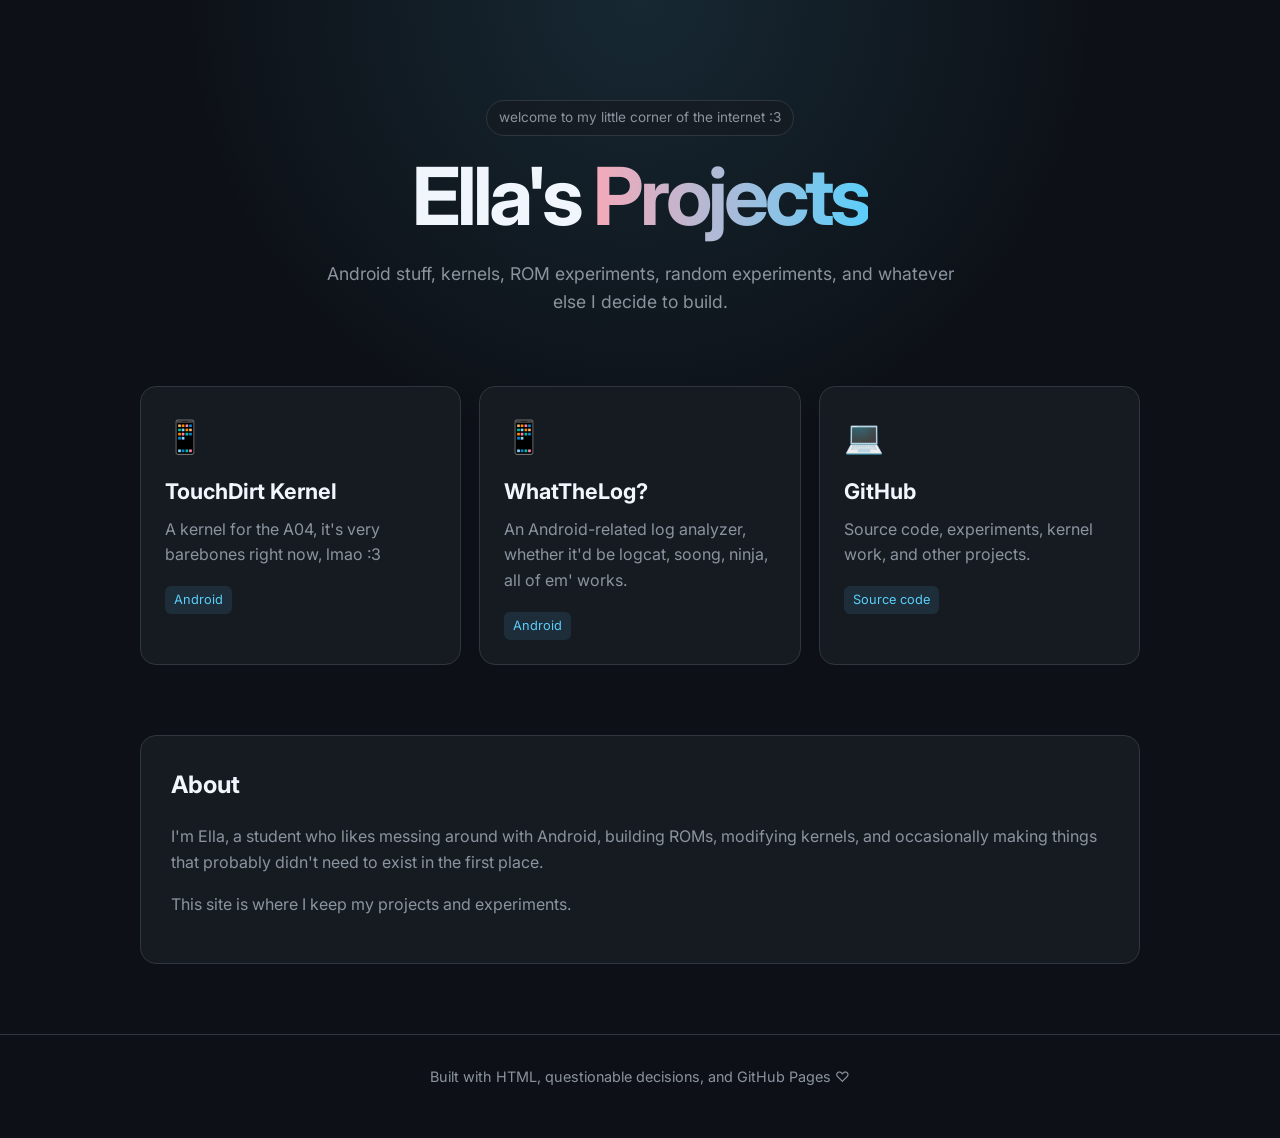
==== commit e01b89bc: "Add WhatTheLog" ====
--- a/index.html
+++ b/index.html
@@ -210,7 +210,6 @@
 
         <section class="projects">
 
-            <!-- TouchDirt Kernel -->
             <a class="project" href="/tdk/">
                 <div class="project-icon">📱</div>
 
@@ -224,7 +223,19 @@
                 <span class="tag">Android</span>
             </a>
 
-            <!-- Add more projects here -->
+            <a class="project" href="/what-the-log/">
+                <div class="project-icon">📱</div>
+
+                <h2>WhatTheLog?</h2>
+
+                <p>
+                    An Android-related log analyzer,
+                    whether it'd be logcat, soong, ninja,
+                    all of em' works.
+                </p>
+
+                <span class="tag">Android</span>
+            </a>
 
             <a class="project"
                href="https://github.com/DaniTheSillyFem"
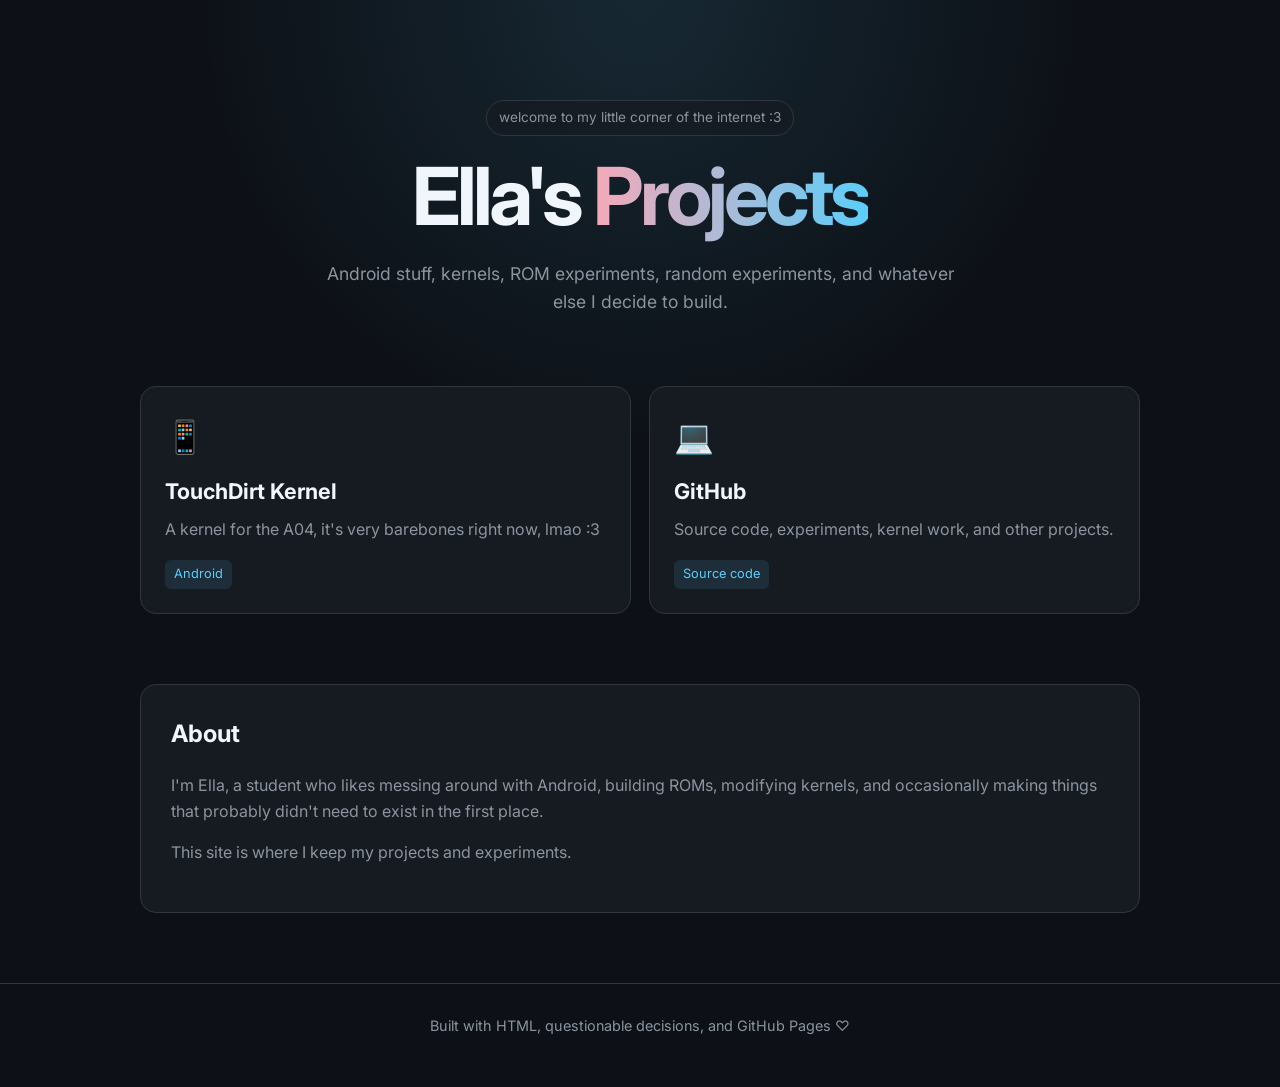
==== commit a25b5756: "yeah no" ====
--- a/index.html
+++ b/index.html
@@ -223,20 +223,6 @@
                 <span class="tag">Android</span>
             </a>
 
-            <a class="project" href="/what-the-log/">
-                <div class="project-icon">📱</div>
-
-                <h2>WhatTheLog?</h2>
-
-                <p>
-                    An Android-related log analyzer,
-                    whether it'd be logcat, soong, ninja,
-                    all of em' works.
-                </p>
-
-                <span class="tag">Android</span>
-            </a>
-
             <a class="project"
                href="https://github.com/DaniTheSillyFem"
                target="_blank"
